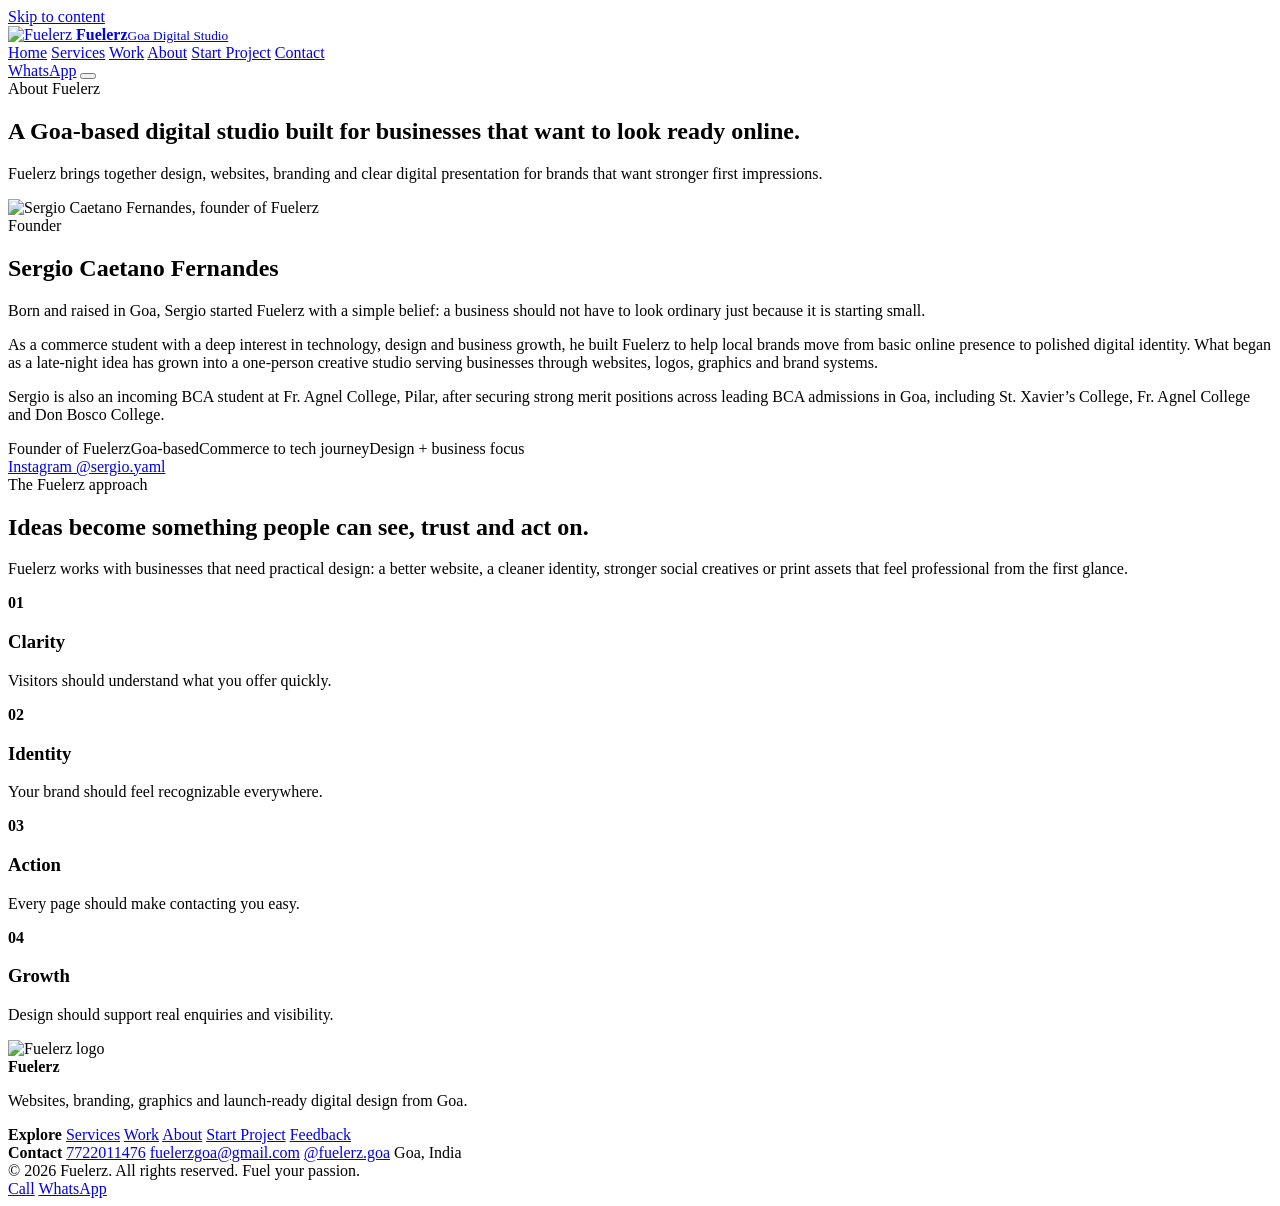
==== about.html @ 54dd2547 "Add files via upload" ====
<!doctype html>
<html lang="en">
<head>
  <meta charset="utf-8">
  <meta name="viewport" content="width=device-width, initial-scale=1">
  <title>About Sergio Caetano Fernandes | Founder of Fuelerz</title>
  <meta name="description" content="Learn about Sergio Caetano Fernandes, founder of Fuelerz, a Goa-based digital studio for websites, branding and creative design.">
  <meta name="theme-color" content="#080512">
  <link rel="icon" type="image/webp" href="assets/images/logo-mark.webp">
  <link rel="apple-touch-icon" href="assets/images/favicon.png">
  <link rel="preconnect" href="https://fonts.googleapis.com">
  <link rel="preconnect" href="https://fonts.gstatic.com" crossorigin>
  <link href="https://fonts.googleapis.com/css2?family=Inter:wght@400;600;700;800;900&family=Rajdhani:wght@600;700&display=swap" rel="stylesheet">
  <link rel="stylesheet" href="css/style.css">
  <meta property="og:title" content="About Sergio Caetano Fernandes | Founder of Fuelerz">
  <meta property="og:description" content="Learn about Sergio Caetano Fernandes, founder of Fuelerz, a Goa-based digital studio for websites, branding and creative design.">
  <meta property="og:image" content="assets/images/hero-design.webp">
  <script type="application/ld+json">{"@context":"https://schema.org","@type":"Organization","name":"Fuelerz","url":"https://fuelerz.com","logo":"https://fuelerz.com/assets/images/logo-mark.webp","founder":{"@type":"Person","name":"Sergio Caetano Fernandes","jobTitle":"Founder of Fuelerz","sameAs":["https://www.instagram.com/sergio.yaml"]},"email":"fuelerzgoa@gmail.com","telephone":"+917722011476","address":{"@type":"PostalAddress","addressRegion":"Goa","addressCountry":"IN"},"sameAs":["https://www.instagram.com/fuelerz.goa"]}</script>
</head>
<body data-page="about">
<a class="skip-link" href="#main">Skip to content</a>
<div class="site-bg" aria-hidden="true"></div>
<div class="grain" aria-hidden="true"></div>
<header class="nav-wrap">
  <nav class="nav-island" aria-label="Main navigation">
    <a class="brand" href="index.html" aria-label="Fuelerz home">
      <img src="assets/images/logo-mark.webp" alt="Fuelerz" class="brand-logo">
      <span class="brand-copy"><strong>Fuelerz</strong><small>Goa Digital Studio</small></span>
    </a>
    <div class="nav-links" id="navLinks">
      <a href="index.html" data-nav="home">Home</a>
      <a href="services.html" data-nav="services">Services</a>
      <a href="work.html" data-nav="work">Work</a>
      <a href="about.html" data-nav="about">About</a>
      <a href="orders.html" data-nav="orders">Start Project</a>
      <a href="contact.html" data-nav="contact">Contact</a>
    </div>
    <div class="nav-cta">
      <a class="whatsapp-pill" href="https://wa.me/917722011476?text=Hi%20Fuelerz%2C%20I%20want%20to%20start%20a%20project." target="_blank" rel="noopener">WhatsApp</a>
      <button class="menu-toggle" aria-label="Open menu" aria-expanded="false" aria-controls="navLinks"><span></span><span></span></button>
    </div>
  </nav>
</header>
<main id="main">

<section class="page-hero"><div class="container page-title reveal"><span class="eyebrow">About Fuelerz</span><h1>A Goa-based digital studio built for businesses that want to look ready online.</h1><p class="lead">Fuelerz brings together design, websites, branding and clear digital presentation for brands that want stronger first impressions.</p></div></section>
<section class="section"><div class="container about-layout">
  <div class="founder-card reveal"><img src="assets/images/founder.webp" alt="Sergio Caetano Fernandes, founder of Fuelerz"></div>
  <div class="founder-copy reveal"><span class="eyebrow">Founder</span><h2>Sergio Caetano Fernandes</h2><p>Born and raised in Goa, Sergio started Fuelerz with a simple belief: a business should not have to look ordinary just because it is starting small.</p><p>As a commerce student with a deep interest in technology, design and business growth, he built Fuelerz to help local brands move from basic online presence to polished digital identity. What began as a late-night idea has grown into a one-person creative studio serving businesses through websites, logos, graphics and brand systems.</p><p>Sergio is also an incoming BCA student at Fr. Agnel College, Pilar, after securing strong merit positions across leading BCA admissions in Goa, including St. Xavier’s College, Fr. Agnel College and Don Bosco College.</p><div class="about-badges"><span>Founder of Fuelerz</span><span>Goa-based</span><span>Commerce to tech journey</span><span>Design + business focus</span></div><a class="btn btn-primary" href="https://instagram.com/sergio.yaml" target="_blank" rel="noopener">Instagram @sergio.yaml</a></div>
</div></section>
<section class="section alt-section"><div class="container two-column"><div class="feature-copy reveal"><span class="eyebrow">The Fuelerz approach</span><h2>Ideas become something people can see, trust and act on.</h2><p>Fuelerz works with businesses that need practical design: a better website, a cleaner identity, stronger social creatives or print assets that feel professional from the first glance.</p></div><div class="value-grid reveal"><div><b>01</b><h3>Clarity</h3><p>Visitors should understand what you offer quickly.</p></div><div><b>02</b><h3>Identity</h3><p>Your brand should feel recognizable everywhere.</p></div><div><b>03</b><h3>Action</h3><p>Every page should make contacting you easy.</p></div><div><b>04</b><h3>Growth</h3><p>Design should support real enquiries and visibility.</p></div></div></div></section>

</main>
<footer class="footer">
  <div class="container footer-grid">
    <div class="footer-brand">
      <img src="assets/images/logo-mark.webp" alt="Fuelerz logo">
      <div>
        <strong>Fuelerz</strong>
        <p>Websites, branding, graphics and launch-ready digital design from Goa.</p>
      </div>
    </div>
    <div class="footer-links">
      <strong>Explore</strong>
      <a href="services.html">Services</a>
      <a href="work.html">Work</a>
      <a href="about.html">About</a>
      <a href="orders.html">Start Project</a>
      <a href="feedback.html">Feedback</a>
    </div>
    <div class="footer-contact">
      <strong>Contact</strong>
      <a href="tel:+917722011476">7722011476</a>
      <a href="mailto:fuelerzgoa@gmail.com">fuelerzgoa@gmail.com</a>
      <a href="https://instagram.com/fuelerz.goa" target="_blank" rel="noopener">@fuelerz.goa</a>
      <span>Goa, India</span>
    </div>
  </div>
  <div class="container footer-bottom">
    <span>© 2026 Fuelerz. All rights reserved.</span>
    <span>Fuel your passion.</span>
  </div>
</footer>
<div class="sticky-actions" aria-label="Quick contact">
  <a href="tel:+917722011476">Call</a>
  <a href="https://wa.me/917722011476?text=Hi%20Fuelerz%2C%20I%20want%20to%20start%20a%20project." target="_blank" rel="noopener">WhatsApp</a>
</div>
<script src="js/main.js"></script>
</body>
</html>
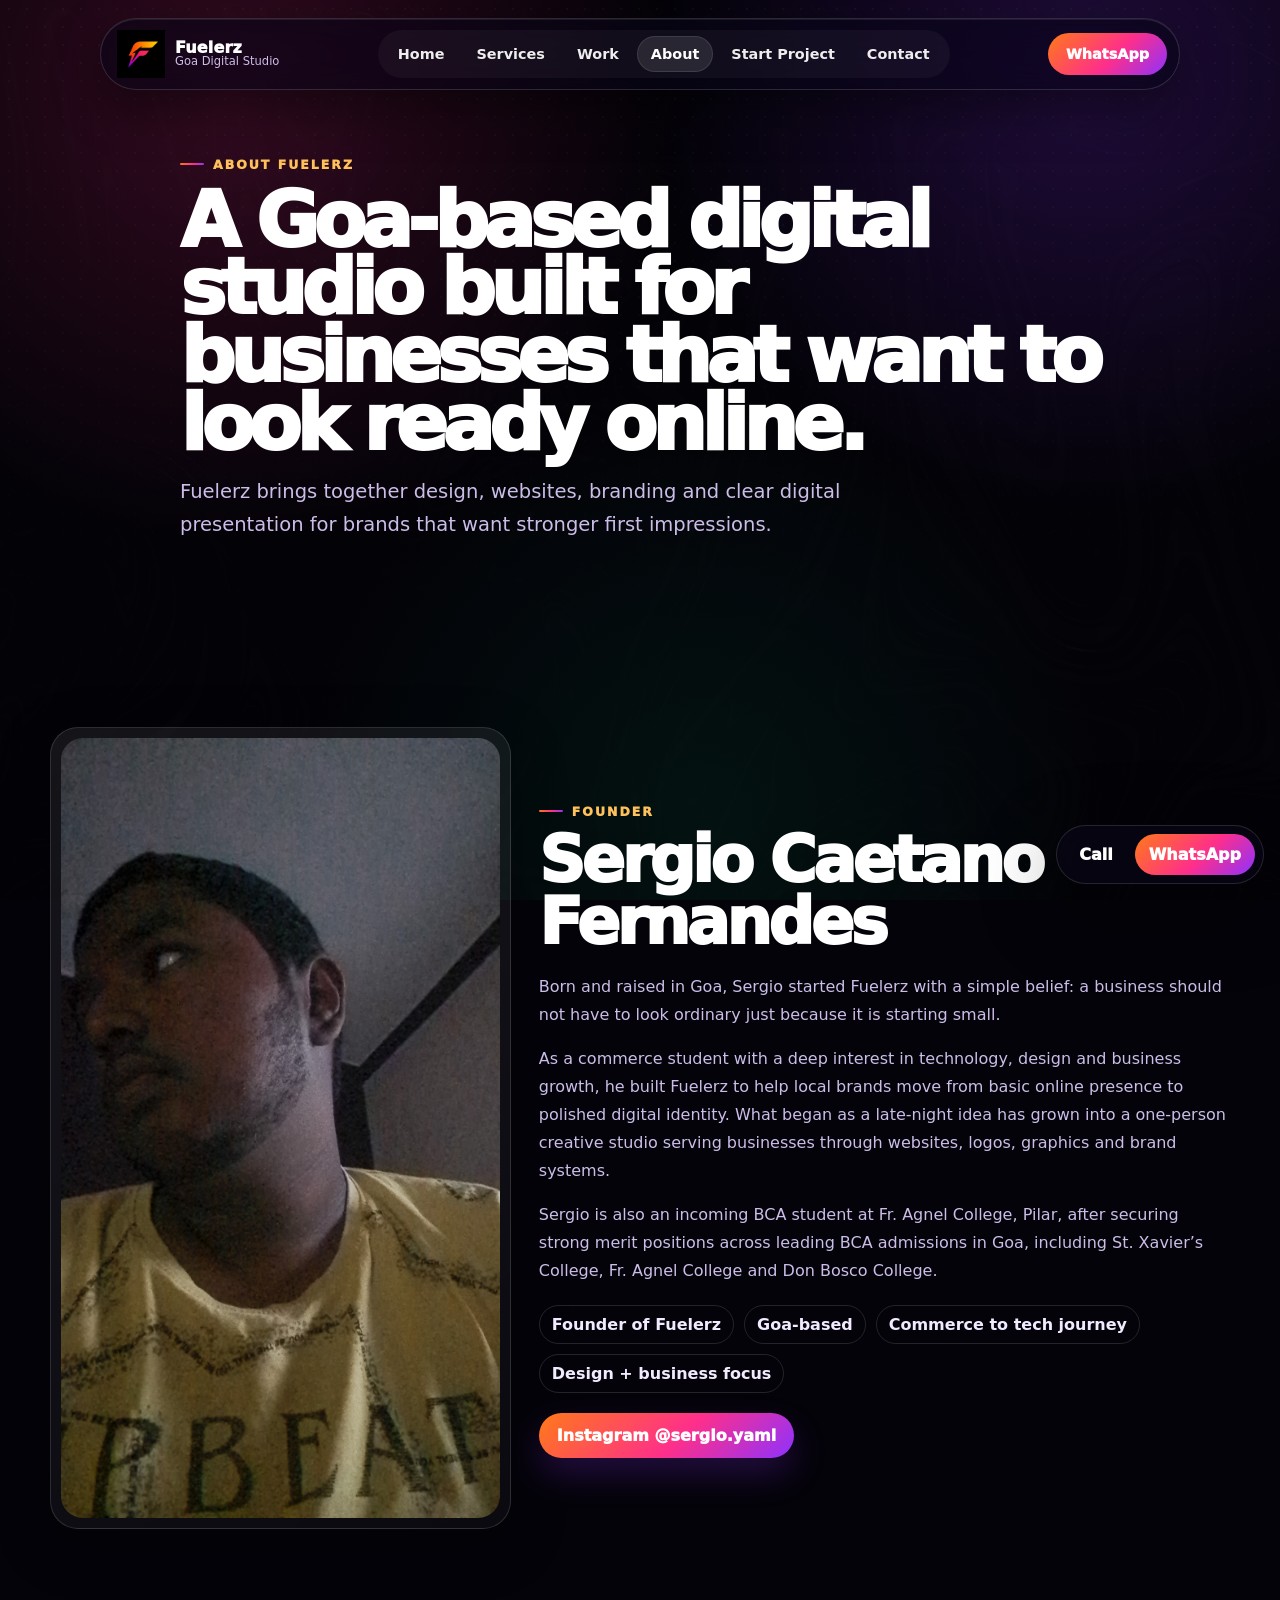
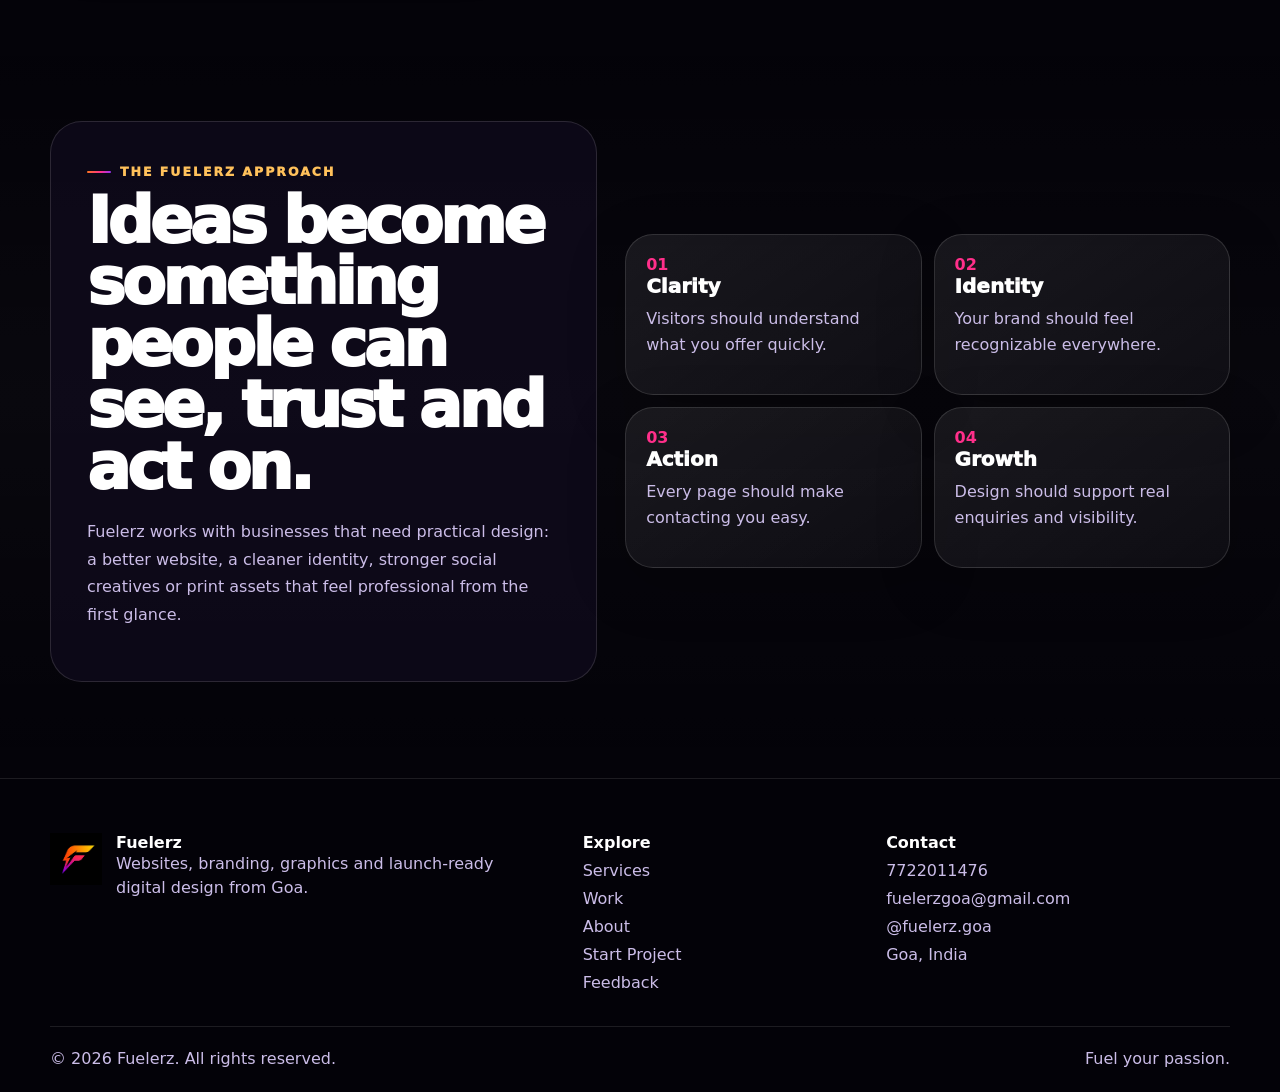
==== commit 580451fd: "Update about.html" ====
--- a/about.html
+++ b/about.html
@@ -45,7 +45,7 @@
 
 <section class="page-hero"><div class="container page-title reveal"><span class="eyebrow">About Fuelerz</span><h1>A Goa-based digital studio built for businesses that want to look ready online.</h1><p class="lead">Fuelerz brings together design, websites, branding and clear digital presentation for brands that want stronger first impressions.</p></div></section>
 <section class="section"><div class="container about-layout">
-  <div class="founder-card reveal"><img src="assets/images/founder.webp" alt="Sergio Caetano Fernandes, founder of Fuelerz"></div>
+  <div class="founder-card reveal"><img src="assets/images/IMG-20240319-WA0001.jpeg" alt="Sergio Caetano Fernandes, founder of Fuelerz"></div>
   <div class="founder-copy reveal"><span class="eyebrow">Founder</span><h2>Sergio Caetano Fernandes</h2><p>Born and raised in Goa, Sergio started Fuelerz with a simple belief: a business should not have to look ordinary just because it is starting small.</p><p>As a commerce student with a deep interest in technology, design and business growth, he built Fuelerz to help local brands move from basic online presence to polished digital identity. What began as a late-night idea has grown into a one-person creative studio serving businesses through websites, logos, graphics and brand systems.</p><p>Sergio is also an incoming BCA student at Fr. Agnel College, Pilar, after securing strong merit positions across leading BCA admissions in Goa, including St. Xavier’s College, Fr. Agnel College and Don Bosco College.</p><div class="about-badges"><span>Founder of Fuelerz</span><span>Goa-based</span><span>Commerce to tech journey</span><span>Design + business focus</span></div><a class="btn btn-primary" href="https://instagram.com/sergio.yaml" target="_blank" rel="noopener">Instagram @sergio.yaml</a></div>
 </div></section>
 <section class="section alt-section"><div class="container two-column"><div class="feature-copy reveal"><span class="eyebrow">The Fuelerz approach</span><h2>Ideas become something people can see, trust and act on.</h2><p>Fuelerz works with businesses that need practical design: a better website, a cleaner identity, stronger social creatives or print assets that feel professional from the first glance.</p></div><div class="value-grid reveal"><div><b>01</b><h3>Clarity</h3><p>Visitors should understand what you offer quickly.</p></div><div><b>02</b><h3>Identity</h3><p>Your brand should feel recognizable everywhere.</p></div><div><b>03</b><h3>Action</h3><p>Every page should make contacting you easy.</p></div><div><b>04</b><h3>Growth</h3><p>Design should support real enquiries and visibility.</p></div></div></div></section>
@@ -87,4 +87,4 @@
 </div>
 <script src="js/main.js"></script>
 </body>
-</html>+</html>
--- a/css/style.css
+++ b/css/style.css
@@ -0,0 +1,17 @@
+
+:root{
+  --black:#040309; --deep:#080512; --panel:rgba(18,13,32,.72); --panel2:rgba(255,255,255,.055);
+  --line:rgba(255,255,255,.13); --text:#fff; --muted:#cbbde8; --orange:#ff7a18; --pink:#ff2f8a; --purple:#8d32ff; --cyan:#28c8ff; --green:#00d084;
+  --grad:linear-gradient(135deg,var(--orange),var(--pink) 55%,var(--purple)); --glass:blur(18px) saturate(140%); --shadow:0 24px 80px rgba(0,0,0,.48); --max:1180px;
+}
+*{box-sizing:border-box} html{scroll-behavior:smooth} body{margin:0;font-family:Inter,system-ui,-apple-system,Segoe UI,sans-serif;background:var(--black);color:var(--text);overflow-x:hidden} body.menu-open{overflow:hidden}
+a{color:inherit;text-decoration:none} img{max-width:100%;display:block} svg{width:28px;height:28px;fill:none;stroke:currentColor;stroke-width:2;stroke-linecap:round;stroke-linejoin:round}
+.container{width:min(100% - 32px,var(--max));margin-inline:auto}.skip-link{position:absolute;top:-80px;left:12px;background:#fff;color:#000;padding:10px;border-radius:10px;z-index:999}.skip-link:focus{top:12px}
+.site-bg{position:fixed;inset:0;z-index:-3;background:radial-gradient(circle at 18% 10%,rgba(255,47,138,.22),transparent 34%),radial-gradient(circle at 85% 8%,rgba(141,50,255,.24),transparent 32%),radial-gradient(circle at 55% 90%,rgba(0,208,132,.09),transparent 38%),#040309}.site-bg:after{content:"";position:absolute;inset:0;background:url('../assets/images/monsoon-bg.webp') center/cover no-repeat;opacity:.13;filter:saturate(95%) contrast(115%)}.grain{position:fixed;inset:0;z-index:-2;pointer-events:none;opacity:.26;background-image:radial-gradient(rgba(255,255,255,.16) .7px,transparent .8px);background-size:18px 18px;mask-image:linear-gradient(to bottom,#000,transparent 85%)}
+.nav-wrap{position:fixed;top:18px;left:0;right:0;z-index:100;padding:0 16px}.nav-island{width:min(100%,1080px);height:72px;margin:auto;display:grid;grid-template-columns:auto 1fr auto;align-items:center;gap:16px;padding:10px 12px;border:1px solid rgba(255,255,255,.14);border-radius:999px;background:rgba(9,6,22,.66);backdrop-filter:var(--glass);box-shadow:0 18px 50px rgba(0,0,0,.45),inset 0 1px 0 rgba(255,255,255,.08)}.brand{display:flex;align-items:center;gap:10px;padding-left:4px}.brand-logo{width:48px;height:48px;object-fit:contain}.brand-copy{display:grid;line-height:1}.brand-copy strong{font-weight:1000;letter-spacing:.01em}.brand-copy small{color:var(--muted);font-size:.72rem}.nav-links{justify-self:center;display:flex;align-items:center;gap:4px;padding:6px;border-radius:999px;background:rgba(255,255,255,.04)}.nav-links a{padding:10px 14px;border-radius:999px;color:#eee;font-size:.9rem;font-weight:850}.nav-links a:hover,.nav-links a.active{background:rgba(255,255,255,.1);color:#fff}.nav-links a.active{box-shadow:inset 0 0 0 1px rgba(255,255,255,.1)}.nav-cta{display:flex;align-items:center;gap:8px}.whatsapp-pill,.btn{display:inline-flex;align-items:center;justify-content:center;gap:8px;border:1px solid var(--line);border-radius:999px;padding:13px 18px;background:rgba(255,255,255,.055);font-weight:950;color:#fff;cursor:pointer}.whatsapp-pill{background:var(--grad);border:0;font-size:.9rem}.btn-primary{background:var(--grad);border:0;box-shadow:0 16px 34px rgba(141,50,255,.22)}.btn-ghost:hover,.btn:hover{transform:translateY(-1px);border-color:rgba(255,255,255,.25)}.menu-toggle{display:none;width:46px;height:46px;border:1px solid var(--line);border-radius:50%;background:rgba(255,255,255,.06);position:relative}.menu-toggle span{position:absolute;left:13px;right:13px;height:2px;background:#fff;border-radius:8px;transition:.2s}.menu-toggle span:first-child{top:17px}.menu-toggle span:last-child{top:27px}.menu-open .menu-toggle span:first-child{top:22px;transform:rotate(45deg)}.menu-open .menu-toggle span:last-child{top:22px;transform:rotate(-45deg)}
+.hero{min-height:100vh;padding:128px 0 70px;display:grid;align-items:center}.hero-layout{display:grid;grid-template-columns:.92fr 1.08fr;gap:46px;align-items:center}.eyebrow{display:inline-flex;align-items:center;gap:9px;color:#ffc15b;text-transform:uppercase;letter-spacing:.16em;font-weight:1000;font-size:.78rem}.eyebrow:before{content:"";width:24px;height:2px;background:var(--grad);border-radius:99px}h1,h2,h3,p{margin-top:0}h1{font-size:clamp(3.4rem,8vw,6.7rem);line-height:.88;letter-spacing:-.07em;margin:.2em 0 .23em;font-weight:1000}h2{font-size:clamp(2.1rem,5vw,4.4rem);line-height:.96;letter-spacing:-.055em;margin:.18em 0 .32em;font-weight:1000}h3{font-size:1.25rem;margin:0 0 8px;font-weight:1000}.lead{font-size:clamp(1.05rem,2vw,1.22rem);line-height:1.7;color:var(--muted);max-width:690px}.hero-actions{display:flex;flex-wrap:wrap;gap:12px;margin:26px 0}.signal-row{display:flex;flex-wrap:wrap;gap:10px;margin-top:26px}.signal-row span{padding:9px 12px;border:1px solid var(--line);border-radius:999px;background:rgba(255,255,255,.045);color:#e8ddff;font-weight:850;font-size:.88rem}
+.hero-stage{position:relative;min-height:610px;display:grid;place-items:center;contain:layout paint}.halo{position:absolute;width:min(88%,620px);aspect-ratio:1;border-radius:50%;background:radial-gradient(circle,rgba(141,50,255,.33),rgba(255,47,138,.16) 45%,transparent 71%);filter:blur(3px);opacity:.88}.radial-main{position:relative;z-index:2;width:min(90%,560px);height:auto;object-fit:contain;filter:drop-shadow(0 34px 60px rgba(0,0,0,.55));animation:gentleFloat 7s ease-in-out infinite}.orbit-card{position:absolute;z-index:3;display:flex;align-items:center;gap:8px;padding:11px 14px;border:1px solid rgba(255,255,255,.16);border-radius:18px;background:rgba(14,10,28,.62);backdrop-filter:blur(12px);color:#fff;font-weight:950;box-shadow:0 16px 36px rgba(0,0,0,.35);animation:cardFloat 6s ease-in-out infinite}.orbit-card svg{color:var(--pink)}.orb-a{left:3%;top:27%}.orb-b{right:7%;top:21%;animation-delay:-1.2s}.orb-c{right:2%;bottom:23%;animation-delay:-2.3s}.orb-d{left:5%;bottom:20%;animation-delay:-3.4s}.quick-panel{margin-top:-40px;position:relative;z-index:5}.quick-grid{display:grid;grid-template-columns:repeat(4,1fr);gap:10px;padding:10px;border:1px solid var(--line);border-radius:30px;background:rgba(10,7,22,.72);backdrop-filter:var(--glass);box-shadow:var(--shadow)}.quick-grid a{display:grid;gap:4px;padding:18px;border-radius:22px;background:rgba(255,255,255,.045)}.quick-grid b{color:var(--pink)}.quick-grid span{color:var(--muted);font-weight:850}.section{padding:96px 0}.section.alt-section{background:linear-gradient(180deg,transparent,rgba(255,255,255,.025),transparent)}.section-head{display:grid;grid-template-columns:1.1fr .9fr;gap:20px;align-items:end;margin-bottom:28px}.section-head p{color:var(--muted);line-height:1.7}.service-grid{display:grid;grid-template-columns:repeat(4,1fr);gap:16px}.service-card,.detail-card,.package-card,.work-card,.cta-card,.contact-tile,.order-form,.order-side,.founder-card,.value-grid>div{border:1px solid var(--line);background:linear-gradient(145deg,rgba(255,255,255,.075),rgba(255,255,255,.032));border-radius:28px;box-shadow:0 16px 55px rgba(0,0,0,.28)}.service-card{padding:24px;min-height:300px;display:flex;flex-direction:column}.service-card svg,.detail-card svg{color:var(--pink);margin-bottom:22px}.service-card p,.detail-card p,.package-card p,.value-grid p,.process-lane p,.work-info small{color:var(--muted);line-height:1.62}.service-card a{margin-top:auto;color:#fff;font-weight:950}.two-column{display:grid;grid-template-columns:.95fr 1.05fr;gap:28px;align-items:center}.feature-copy{padding:36px;border:1px solid var(--line);border-radius:32px;background:rgba(17,11,31,.65)}.feature-copy p{color:var(--muted);line-height:1.72}.feature-visual{border:1px solid var(--line);border-radius:34px;overflow:hidden;background:#07050d}.feature-visual img{width:100%;height:auto;object-fit:contain}.check-list{display:grid;grid-template-columns:repeat(2,1fr);gap:10px;margin-top:20px}.check-list span{padding:12px;border-radius:18px;border:1px solid rgba(255,255,255,.1);background:rgba(255,255,255,.045);color:#f0e8ff;font-weight:850}.work-grid{display:grid;grid-template-columns:repeat(2,1fr);gap:18px}.work-card{overflow:hidden}.browser-bar{height:38px;display:flex;gap:7px;align-items:center;padding:0 14px;background:rgba(255,255,255,.045);border-bottom:1px solid rgba(255,255,255,.1)}.browser-bar span{width:10px;height:10px;border-radius:50%;background:var(--pink)}.browser-bar span:nth-child(2){background:var(--orange)}.browser-bar span:nth-child(3){background:var(--cyan)}.work-image{height:320px;background:#06040d;display:grid;place-items:center}.work-image img{width:100%;height:100%;object-fit:contain}.work-info{display:flex;justify-content:space-between;gap:14px;align-items:end;padding:18px}.work-info a{font-weight:950;color:#fff;padding:9px 13px;border-radius:999px;border:1px solid var(--line)}.process-lane{display:grid;grid-template-columns:repeat(4,1fr);gap:12px;border:1px solid var(--line);border-radius:32px;padding:12px;background:rgba(10,7,22,.6)}.process-lane div{padding:18px;border-radius:22px;background:rgba(255,255,255,.04)}.process-lane b{display:grid;place-items:center;width:34px;height:34px;border-radius:50%;background:var(--grad);margin-bottom:14px}.cta-card{text-align:center;padding:48px}.cta-card p{color:var(--muted);max-width:680px;margin:0 auto 22px;line-height:1.7}.contact-mini{display:flex;justify-content:center;flex-wrap:wrap;gap:10px;margin-top:24px}.contact-mini a{padding:10px 12px;border:1px solid var(--line);border-radius:999px;color:var(--muted)}.page-hero{padding:150px 0 70px}.page-title{max-width:920px}.page-title h1{font-size:clamp(3rem,6vw,5.4rem)}.service-detail-grid{display:grid;grid-template-columns:repeat(2,1fr);gap:18px}.detail-card{padding:28px}.detail-card li{margin:10px 0;color:var(--muted)}.package-grid{display:grid;grid-template-columns:repeat(3,1fr);gap:18px}.package-card{padding:28px}.package-card.hot{background:linear-gradient(145deg,rgba(255,122,24,.16),rgba(141,50,255,.14))}.package-card span{color:#ffc15b;text-transform:uppercase;font-weight:1000;letter-spacing:.14em;font-size:.78rem}.work-page-grid{grid-template-columns:repeat(2,1fr)}.about-layout{display:grid;grid-template-columns:.8fr 1.2fr;gap:28px;align-items:center}.founder-card{overflow:hidden;padding:10px}.founder-card img{width:100%;height:auto;border-radius:22px;object-fit:contain}.founder-copy p{color:var(--muted);line-height:1.75}.about-badges{display:flex;flex-wrap:wrap;gap:10px;margin:20px 0}.about-badges span{padding:9px 12px;border:1px solid var(--line);border-radius:999px;color:#f2eaff;font-weight:850}.value-grid{display:grid;grid-template-columns:repeat(2,1fr);gap:12px}.value-grid div{padding:20px}.value-grid b{color:var(--pink)}.order-layout{display:grid;grid-template-columns:.36fr .64fr;gap:20px;align-items:start}.single-form{grid-template-columns:1fr;max-width:760px}.order-side{padding:22px;position:sticky;top:110px}.choice{width:100%;display:flex;justify-content:space-between;border:1px solid rgba(255,255,255,.1);background:rgba(255,255,255,.04);color:#fff;border-radius:18px;padding:15px 16px;margin:8px 0;font-weight:950;cursor:pointer}.choice.active{background:linear-gradient(135deg,rgba(255,122,24,.18),rgba(255,47,138,.15),rgba(141,50,255,.18));border-color:rgba(255,47,138,.35)}.order-form{padding:24px}.form-row{display:grid;grid-template-columns:1fr 1fr;gap:12px}.order-form label{display:grid;gap:8px;margin-bottom:14px;color:#f1e9ff;font-weight:850}.order-form input,.order-form select,.order-form textarea{width:100%;border:1px solid rgba(255,255,255,.13);background:rgba(255,255,255,.06);border-radius:17px;color:#fff;padding:14px;outline:0;font:inherit}.order-form textarea{min-height:150px;resize:vertical}.order-form input:focus,.order-form select:focus,.order-form textarea:focus{border-color:rgba(255,47,138,.55);box-shadow:0 0 0 4px rgba(255,47,138,.08)}.contact-grid{display:grid;grid-template-columns:repeat(2,1fr);gap:18px}.contact-tile{padding:30px;min-height:170px;display:flex;flex-direction:column;justify-content:space-between}.contact-tile span{color:#ffc15b;text-transform:uppercase;letter-spacing:.12em;font-weight:1000;font-size:.82rem}.contact-tile strong{font-size:clamp(1.2rem,2vw,1.65rem);word-break:break-word}.footer{padding:54px 0 24px;border-top:1px solid rgba(255,255,255,.1);background:#030208}.footer-grid{display:grid;grid-template-columns:1.3fr .7fr .9fr;gap:36px}.footer-brand{display:flex;gap:14px;align-items:flex-start}.footer-brand img{width:52px;height:52px;object-fit:contain}.footer p{max-width:520px;color:var(--muted);line-height:1.5}.footer-links,.footer-contact{display:grid;gap:9px;align-content:start}.footer-links a,.footer-contact a,.footer-contact span{color:var(--muted)}.footer-bottom{display:flex;justify-content:space-between;gap:16px;margin-top:34px;padding-top:22px;border-top:1px solid rgba(255,255,255,.1);color:var(--muted)}.sticky-actions{position:fixed;right:16px;bottom:16px;z-index:80;display:flex;gap:8px;padding:8px;border:1px solid var(--line);border-radius:999px;background:rgba(9,6,22,.7);backdrop-filter:var(--glass);box-shadow:var(--shadow)}.sticky-actions a{padding:11px 14px;border-radius:999px;font-weight:950}.sticky-actions a:last-child{background:var(--grad)}.reveal{opacity:0;transform:translate3d(0,18px,0);transition:opacity .55s ease,transform .55s ease}.reveal.visible{opacity:1;transform:none}
+@keyframes gentleFloat{0%,100%{transform:translate3d(0,0,0) rotate(-1deg)}50%{transform:translate3d(0,-12px,0) rotate(1deg)}}@keyframes cardFloat{0%,100%{transform:translate3d(0,0,0)}50%{transform:translate3d(0,-8px,0)}}
+@media(max-width:980px){.nav-island{grid-template-columns:auto auto}.nav-links{position:absolute;top:82px;left:16px;right:16px;display:grid;grid-template-columns:1fr 1fr;padding:12px;border-radius:26px;background:rgba(8,5,18,.96);border:1px solid var(--line);box-shadow:var(--shadow);opacity:0;pointer-events:none;transform:translateY(-8px) scale(.98);transition:.2s}.menu-open .nav-links{opacity:1;pointer-events:auto;transform:none}.menu-toggle{display:block}.whatsapp-pill{display:none}.hero-layout,.two-column,.about-layout,.order-layout{grid-template-columns:1fr}.hero-stage{min-height:520px}.service-grid,.quick-grid,.process-lane,.footer-grid,.service-detail-grid,.package-grid,.contact-grid{grid-template-columns:1fr 1fr}.section-head{display:block}.order-side{position:static}.work-image{height:270px}}
+@media(max-width:640px){.container{width:min(100% - 24px,var(--max))}.nav-wrap{top:10px;padding:0 10px}.nav-island{height:66px}.brand-copy small{display:none}.brand-logo{width:44px;height:44px}.hero{padding:110px 0 58px}.hero-layout{gap:20px}.hero-stage{min-height:390px}.radial-main{width:min(92%,370px)}.orbit-card{font-size:.82rem;padding:9px 10px}.orb-a{left:0;top:20%}.orb-b{right:0;top:18%}.orb-c{right:0;bottom:18%}.orb-d{left:0;bottom:16%}h1{font-size:3.28rem}.section{padding:66px 0}.quick-grid,.service-grid,.work-grid,.process-lane,.service-detail-grid,.package-grid,.contact-grid,.footer-grid,.form-row,.value-grid,.work-page-grid{grid-template-columns:1fr}.quick-panel{margin-top:0}.feature-copy,.cta-card{padding:24px}.check-list{grid-template-columns:1fr}.work-image{height:230px}.footer-bottom{display:grid}.sticky-actions{left:12px;right:12px;justify-content:center}.sticky-actions a{flex:1;text-align:center}.page-hero{padding-top:122px}.page-title h1{font-size:3rem}.footer-brand{display:grid}.nav-links{grid-template-columns:1fr}.contact-tile{min-height:130px}}
+@media(prefers-reduced-motion:reduce){*,*:before,*:after{animation-duration:.001ms!important;animation-iteration-count:1!important;transition-duration:.001ms!important;scroll-behavior:auto!important}.reveal{opacity:1;transform:none}}
